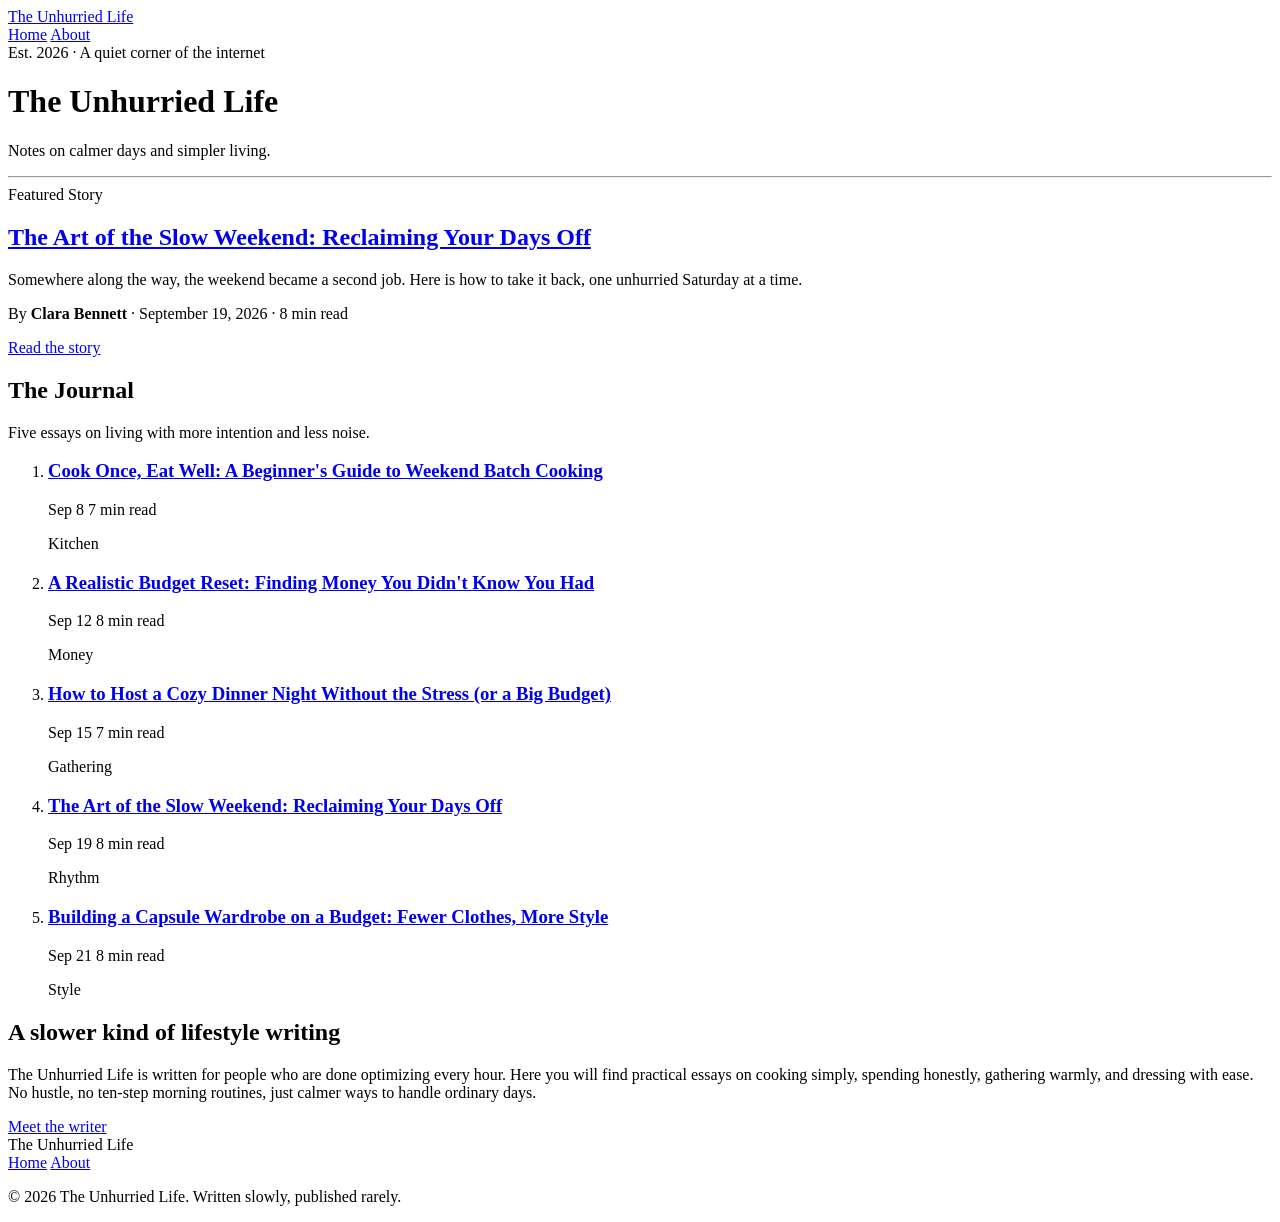
==== index.html @ f16830ab "Publish The Unhurried Life static site" ====
<!DOCTYPE html>
<html lang="en">
<head>
<meta charset="UTF-8">
<meta name="viewport" content="width=device-width, initial-scale=1.0">
<title>The Unhurried Life | Notes on Calmer Days and Simpler Living</title>
<meta name="description" content="The Unhurried Life is a lifestyle journal about intentional everyday living: slow weekends, simple cooking, honest budgeting, and wardrobes that make mornings easy.">
<meta property="og:type" content="website">
<meta property="og:title" content="The Unhurried Life | Notes on Calmer Days and Simpler Living">
<meta property="og:description" content="A lifestyle journal about intentional everyday living: slow weekends, simple cooking, honest budgeting, and calmer routines.">
<meta property="og:url" content="https://unhurried-life.tiiny.site/">
<link rel="stylesheet" href="styles.css">
</head>
<body>

<div class="topbar">
  <div class="topbar-inner">
    <a class="brand-mini" href="index.html">The Unhurried Life</a>
    <nav class="navlinks">
      <a href="index.html">Home</a>
      <a href="about.html">About</a>
    </nav>
  </div>
</div>

<header class="masthead">
  <div class="est">Est. 2026 &middot; A quiet corner of the internet</div>
  <h1>The Unhurried Life</h1>
  <p class="tagline">Notes on calmer days and simpler living.</p>
</header>
<hr class="double-rule">

<main>
  <div class="wrap-wide">

    <section class="featured">
      <div class="kicker">Featured Story</div>
      <h2><a href="posts/the-art-of-the-slow-weekend.html">The Art of the Slow Weekend: Reclaiming Your Days Off</a></h2>
      <p class="excerpt">Somewhere along the way, the weekend became a second job. Here is how to take it back, one unhurried Saturday at a time.</p>
      <p class="byline">By <strong>Clara Bennett</strong> &middot; September 19, 2026 &middot; 8 min read</p>
      <a class="read-more" href="posts/the-art-of-the-slow-weekend.html">Read the story</a>
    </section>

    <section class="index-section">
      <h2 class="index-heading">The Journal</h2>
      <p class="index-sub">Five essays on living with more intention and less noise.</p>
      <ol class="story-list">
        <li>
          <div>
            <h3><a href="posts/weekend-batch-cooking-for-beginners.html">Cook Once, Eat Well: A Beginner's Guide to Weekend Batch Cooking</a></h3>
            <p class="meta"><time datetime="2026-09-08">Sep 8</time> 7 min read</p>
          </div>
          <span class="cat">Kitchen</span>
        </li>
        <li>
          <div>
            <h3><a href="posts/realistic-budget-reset.html">A Realistic Budget Reset: Finding Money You Didn't Know You Had</a></h3>
            <p class="meta"><time datetime="2026-09-12">Sep 12</time> 8 min read</p>
          </div>
          <span class="cat">Money</span>
        </li>
        <li>
          <div>
            <h3><a href="posts/cozy-dinner-night-without-stress.html">How to Host a Cozy Dinner Night Without the Stress (or a Big Budget)</a></h3>
            <p class="meta"><time datetime="2026-09-15">Sep 15</time> 7 min read</p>
          </div>
          <span class="cat">Gathering</span>
        </li>
        <li>
          <div>
            <h3><a href="posts/the-art-of-the-slow-weekend.html">The Art of the Slow Weekend: Reclaiming Your Days Off</a></h3>
            <p class="meta"><time datetime="2026-09-19">Sep 19</time> 8 min read</p>
          </div>
          <span class="cat">Rhythm</span>
        </li>
        <li>
          <div>
            <h3><a href="posts/capsule-wardrobe-on-a-budget.html">Building a Capsule Wardrobe on a Budget: Fewer Clothes, More Style</a></h3>
            <p class="meta"><time datetime="2026-09-21">Sep 21</time> 8 min read</p>
          </div>
          <span class="cat">Style</span>
        </li>
      </ol>
    </section>

    <section class="home-about">
      <h2>A slower kind of lifestyle writing</h2>
      <p>The Unhurried Life is written for people who are done optimizing every hour. Here you will find practical essays on cooking simply, spending honestly, gathering warmly, and dressing with ease. No hustle, no ten-step morning routines, just calmer ways to handle ordinary days.</p>
      <a href="about.html">Meet the writer</a>
    </section>

  </div>
</main>

<footer>
  <div class="f-title">The Unhurried Life</div>
  <nav>
    <a href="index.html">Home</a>
    <a href="about.html">About</a>
  </nav>
  <p class="small">&copy; 2026 The Unhurried Life. Written slowly, published rarely.</p>
</footer>

</body>
</html>
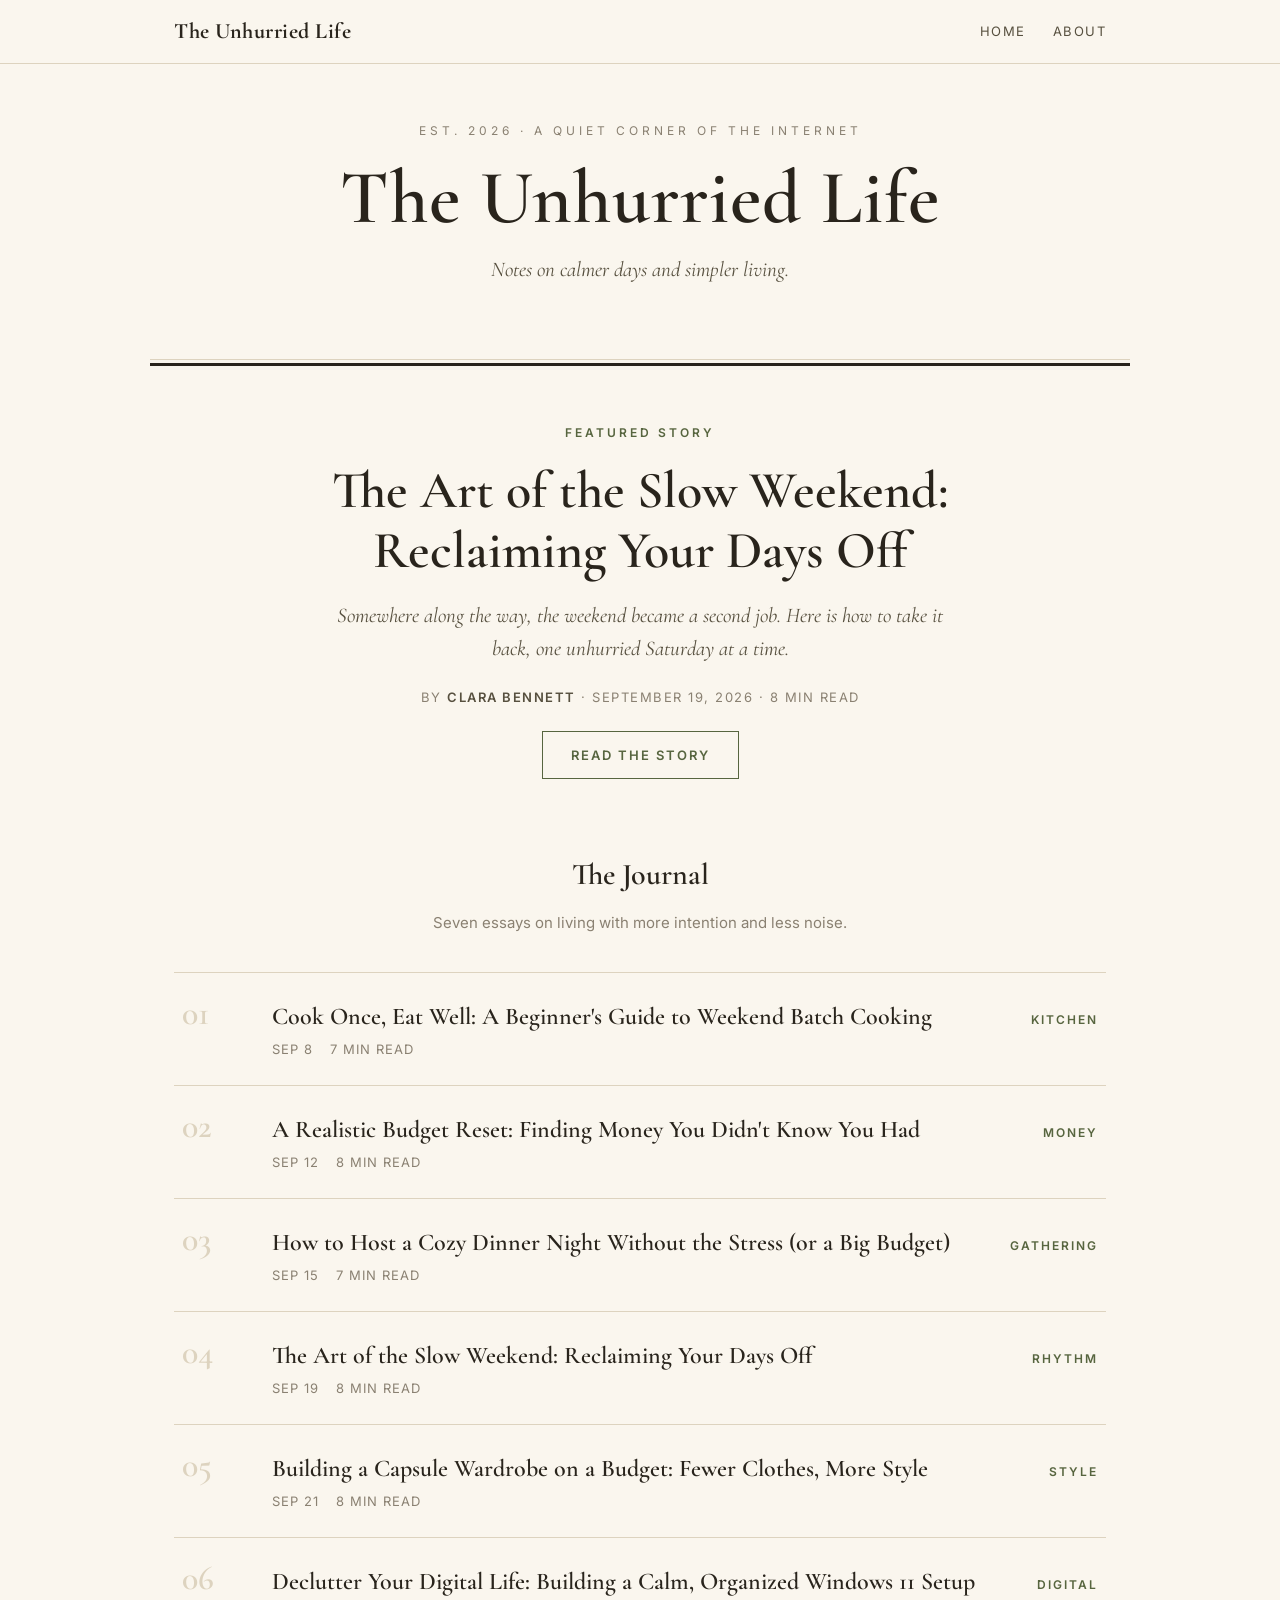
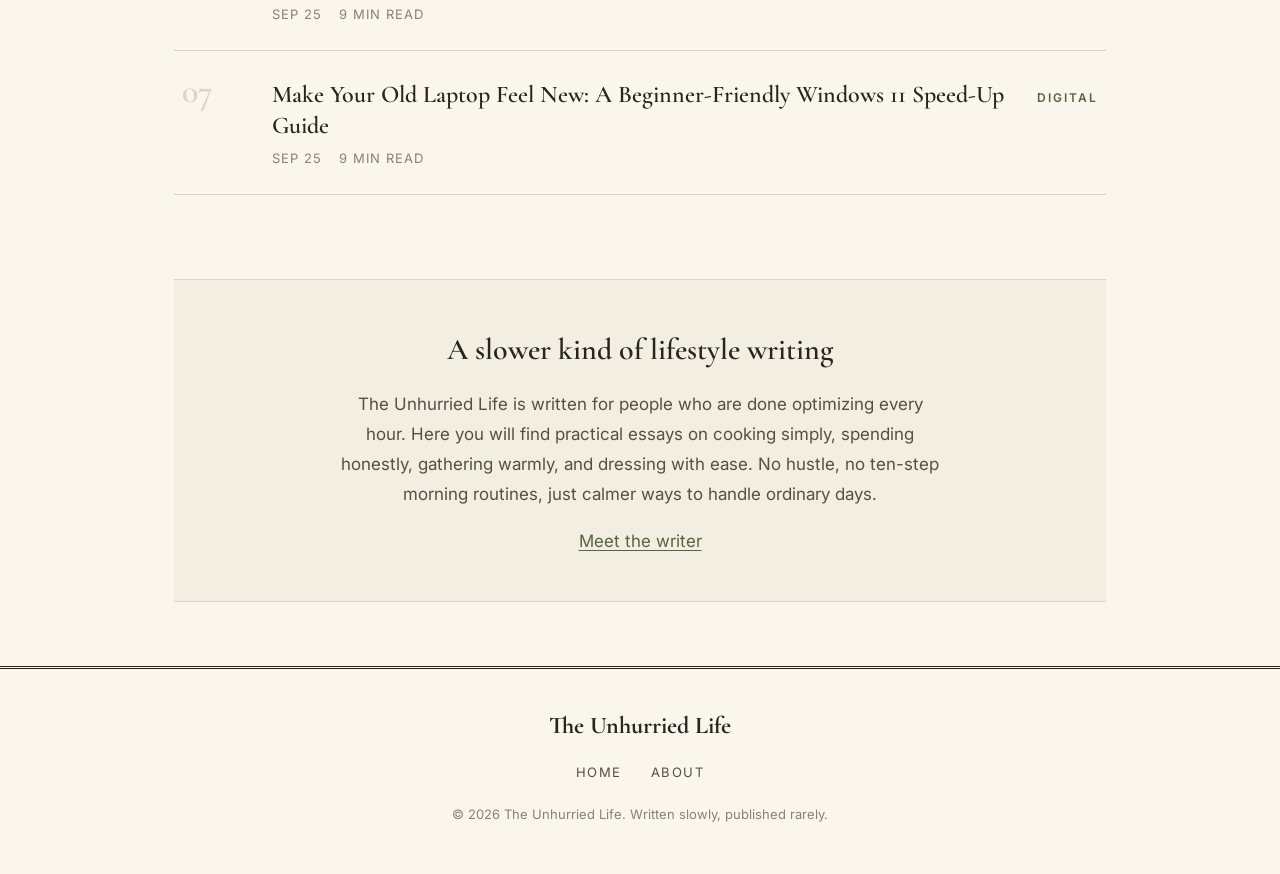
==== commit 056a2de9: "Publish 2 Windows 11 posts: calm organized setup + speed-up guide" ====
--- a/index.html
+++ b/index.html
@@ -43,7 +43,7 @@
 
     <section class="index-section">
       <h2 class="index-heading">The Journal</h2>
-      <p class="index-sub">Five essays on living with more intention and less noise.</p>
+      <p class="index-sub">Seven essays on living with more intention and less noise.</p>
       <ol class="story-list">
         <li>
           <div>
@@ -80,6 +80,20 @@
           </div>
           <span class="cat">Style</span>
         </li>
+        <li>
+          <div>
+            <h3><a href="posts/calm-organized-windows-11-setup.html">Declutter Your Digital Life: Building a Calm, Organized Windows 11 Setup</a></h3>
+            <p class="meta"><time datetime="2026-09-25">Sep 25</time> 9 min read</p>
+          </div>
+          <span class="cat">Digital</span>
+        </li>
+        <li>
+          <div>
+            <h3><a href="posts/windows-11-speed-up-guide-for-beginners.html">Make Your Old Laptop Feel New: A Beginner-Friendly Windows 11 Speed-Up Guide</a></h3>
+            <p class="meta"><time datetime="2026-09-25">Sep 25</time> 9 min read</p>
+          </div>
+          <span class="cat">Digital</span>
+        </li>
       </ol>
     </section>
 
--- a/styles.css
+++ b/styles.css
@@ -0,0 +1,268 @@
+/* The Unhurried Life: editorial magazine theme. No external images, pure CSS. */
+@import url('https://fonts.googleapis.com/css2?family=Cormorant+Garamond:ital,wght@0,400;0,500;0,600;0,700;1,400;1,500&family=Inter:wght@400;500;600&display=swap');
+
+:root {
+  --paper: #faf6ee;
+  --paper-soft: #f3eee2;
+  --ink: #29241c;
+  --ink-soft: #57503f;
+  --faint: #8a8172;
+  --rule: #ddd3bf;
+  --sage: #6f7f5b;
+  --sage-deep: #57653f;
+  --card: #fffdf8;
+}
+
+* { box-sizing: border-box; margin: 0; padding: 0; }
+
+body {
+  font-family: 'Inter', -apple-system, 'Segoe UI', sans-serif;
+  background: var(--paper);
+  color: var(--ink);
+  line-height: 1.75;
+  font-size: 17px;
+}
+
+.wrap { max-width: 760px; margin: 0 auto; padding: 0 24px; }
+.wrap-wide { max-width: 980px; margin: 0 auto; padding: 0 24px; }
+
+a { color: var(--sage-deep); text-decoration: underline; text-decoration-thickness: 1px; text-underline-offset: 3px; }
+a:hover { color: var(--ink); }
+
+::selection { background: #e6e2cf; }
+
+/* Top strip nav */
+.topbar { border-bottom: 1px solid var(--rule); }
+.topbar-inner {
+  max-width: 980px; margin: 0 auto; padding: 12px 24px;
+  display: flex; justify-content: space-between; align-items: center;
+}
+.brand-mini {
+  font-family: 'Cormorant Garamond', Georgia, serif;
+  font-size: 22px; font-weight: 700; letter-spacing: 0.5px;
+  text-decoration: none; color: var(--ink);
+}
+.brand-mini:hover { color: var(--ink); }
+.navlinks a {
+  font-size: 13px; letter-spacing: 1.5px; text-transform: uppercase;
+  text-decoration: none; color: var(--ink-soft); margin-left: 22px;
+}
+.navlinks a:hover { color: var(--sage-deep); }
+
+/* Masthead */
+.masthead { text-align: center; padding: 56px 24px 44px; }
+.masthead .est {
+  font-size: 12px; letter-spacing: 4px; text-transform: uppercase;
+  color: var(--faint); margin-bottom: 18px;
+}
+.masthead h1 {
+  font-family: 'Cormorant Garamond', Georgia, serif;
+  font-size: clamp(44px, 7vw, 76px); font-weight: 600; line-height: 1.05;
+  letter-spacing: 1px; margin-bottom: 14px;
+}
+.masthead .tagline {
+  font-family: 'Cormorant Garamond', Georgia, serif;
+  font-style: italic; font-size: 21px; color: var(--ink-soft);
+}
+.double-rule {
+  border: none; border-top: 1px solid var(--rule);
+  position: relative; margin: 26px auto 0; max-width: 980px;
+}
+.double-rule::after {
+  content: ""; display: block; border-top: 3px solid var(--ink);
+  margin-top: 3px;
+}
+
+/* Kickers */
+.kicker {
+  font-size: 12px; letter-spacing: 3px; text-transform: uppercase;
+  color: var(--sage-deep); font-weight: 600; margin-bottom: 14px;
+}
+.kicker::before { content: ""; display: inline-block; width: 26px; height: 1px; background: var(--sage-deep); vertical-align: middle; margin-right: 10px; }
+
+/* Featured story */
+.featured {
+  padding: 56px 0 10px; text-align: center;
+}
+.featured .kicker::before { display: none; }
+.featured .kicker { margin-bottom: 18px; }
+.featured h2 {
+  font-family: 'Cormorant Garamond', Georgia, serif;
+  font-size: clamp(34px, 5vw, 52px); font-weight: 600; line-height: 1.15;
+  margin: 0 auto 18px; max-width: 800px;
+}
+.featured h2 a { color: var(--ink); text-decoration: none; }
+.featured h2 a:hover { color: var(--sage-deep); }
+.featured .excerpt {
+  font-family: 'Cormorant Garamond', Georgia, serif;
+  font-size: 21px; font-style: italic; color: var(--ink-soft);
+  max-width: 640px; margin: 0 auto 20px; line-height: 1.6;
+}
+.byline {
+  font-size: 13px; letter-spacing: 1.5px; text-transform: uppercase;
+  color: var(--faint);
+}
+.byline strong { color: var(--ink-soft); font-weight: 600; }
+.read-more {
+  display: inline-block; margin-top: 22px; font-size: 13px;
+  letter-spacing: 2px; text-transform: uppercase; font-weight: 600;
+  text-decoration: none; color: var(--sage-deep);
+  border: 1px solid var(--sage-deep); padding: 12px 28px;
+}
+.read-more:hover { background: var(--sage-deep); color: var(--paper); }
+
+/* Numbered article index */
+.index-section { padding: 60px 0 20px; }
+.index-heading {
+  font-family: 'Cormorant Garamond', Georgia, serif;
+  font-size: 30px; font-weight: 600; text-align: center; margin-bottom: 8px;
+}
+.index-sub { text-align: center; color: var(--faint); font-size: 15px; margin-bottom: 36px; }
+.story-list { list-style: none; counter-reset: story; }
+.story-list li {
+  counter-increment: story;
+  display: grid; grid-template-columns: 70px 1fr auto; gap: 20px; align-items: baseline;
+  padding: 24px 8px; border-top: 1px solid var(--rule);
+}
+.story-list li:last-child { border-bottom: 1px solid var(--rule); }
+.story-list li::before {
+  content: counter(story, decimal-leading-zero);
+  font-family: 'Cormorant Garamond', Georgia, serif;
+  font-size: 34px; color: var(--rule); font-weight: 600; line-height: 1;
+}
+.story-list h3 {
+  font-family: 'Cormorant Garamond', Georgia, serif;
+  font-size: 24px; font-weight: 600; line-height: 1.3; margin-bottom: 6px;
+}
+.story-list h3 a { color: var(--ink); text-decoration: none; }
+.story-list h3 a:hover { color: var(--sage-deep); }
+.story-list .meta { font-size: 13px; color: var(--faint); letter-spacing: 1px; text-transform: uppercase; }
+.story-list .meta time { margin-right: 12px; }
+.story-list .cat { font-size: 12px; letter-spacing: 2px; text-transform: uppercase; color: var(--sage-deep); font-weight: 600; white-space: nowrap; }
+
+/* About blurb on homepage */
+.home-about {
+  margin: 64px 0; background: var(--paper-soft);
+  border-top: 1px solid var(--rule); border-bottom: 1px solid var(--rule);
+  padding: 44px 24px; text-align: center;
+}
+.home-about h2 {
+  font-family: 'Cormorant Garamond', Georgia, serif;
+  font-size: 30px; font-weight: 600; margin-bottom: 14px;
+}
+.home-about p { max-width: 600px; margin: 0 auto 18px; color: var(--ink-soft); }
+
+/* Footer */
+footer { margin-top: 40px; border-top: 3px double var(--ink); padding: 36px 24px 48px; text-align: center; }
+footer .f-title {
+  font-family: 'Cormorant Garamond', Georgia, serif;
+  font-size: 24px; font-weight: 700; margin-bottom: 10px;
+}
+footer nav a {
+  font-size: 13px; letter-spacing: 1.5px; text-transform: uppercase;
+  text-decoration: none; color: var(--ink-soft); margin: 0 12px;
+}
+footer nav a:hover { color: var(--sage-deep); }
+footer p.small { font-size: 13px; color: var(--faint); margin-top: 16px; }
+
+/* Article pages */
+.article-head { text-align: center; padding: 60px 24px 30px; }
+.article-head h1 {
+  font-family: 'Cormorant Garamond', Georgia, serif;
+  font-size: clamp(34px, 5vw, 54px); font-weight: 600; line-height: 1.15;
+  max-width: 820px; margin: 0 auto 20px;
+}
+.article-head .standfirst {
+  font-family: 'Cormorant Garamond', Georgia, serif;
+  font-size: 21px; font-style: italic; color: var(--ink-soft);
+  max-width: 640px; margin: 0 auto 22px; line-height: 1.6;
+}
+.prose { padding: 10px 0 30px; font-size: 18px; }
+.prose p { margin-bottom: 26px; color: #3a342a; }
+.prose p.lead::first-letter {
+  font-family: 'Cormorant Garamond', Georgia, serif;
+  font-size: 72px; font-weight: 600; line-height: 0.85;
+  float: left; padding: 8px 12px 0 0; color: var(--sage-deep);
+}
+.prose h2 {
+  font-family: 'Cormorant Garamond', Georgia, serif;
+  font-size: 31px; font-weight: 600; line-height: 1.25;
+  margin: 48px 0 18px; color: var(--ink);
+}
+.prose h3 {
+  font-family: 'Cormorant Garamond', Georgia, serif;
+  font-size: 24px; font-weight: 600; margin: 36px 0 14px;
+}
+.prose ul, .prose ol { margin: 0 0 26px 24px; color: #3a342a; }
+.prose li { margin-bottom: 10px; }
+.prose li::marker { color: var(--sage-deep); }
+.prose strong { color: var(--ink); }
+
+.pullquote {
+  margin: 40px 0; padding: 8px 0 8px 28px;
+  border-left: 3px solid var(--sage);
+  font-family: 'Cormorant Garamond', Georgia, serif;
+  font-size: 26px; font-style: italic; line-height: 1.45; color: var(--sage-deep);
+}
+.note-box {
+  background: var(--card); border: 1px solid var(--rule);
+  border-top: 3px solid var(--sage);
+  padding: 26px 30px; margin: 36px 0;
+}
+.note-box h4 {
+  font-size: 12px; letter-spacing: 3px; text-transform: uppercase;
+  color: var(--sage-deep); margin-bottom: 12px; font-weight: 600;
+}
+.note-box p:last-child, .note-box ul:last-child { margin-bottom: 0; }
+
+.keep-reading {
+  margin: 56px 0 20px; background: var(--ink); color: var(--paper);
+  padding: 40px 36px;
+}
+.keep-reading h2 {
+  font-family: 'Cormorant Garamond', Georgia, serif;
+  font-size: 28px; font-weight: 600; margin-bottom: 6px;
+}
+.keep-reading .kr-sub { color: #cfc6b2; font-size: 15px; margin-bottom: 22px; }
+.keep-reading ul { list-style: none; margin: 0; }
+.keep-reading li { padding: 14px 0; border-top: 1px solid #4a4436; }
+.keep-reading li:last-child { border-bottom: 1px solid #4a4436; }
+.keep-reading a { color: var(--paper); text-decoration: none; font-family: 'Cormorant Garamond', Georgia, serif; font-size: 20px; font-weight: 500; }
+.keep-reading a:hover { color: #dfe3cf; text-decoration: underline; }
+.keep-reading .kr-cat { display: block; font-family: 'Inter', sans-serif; font-size: 11px; letter-spacing: 2.5px; text-transform: uppercase; color: #a8ad93; margin-bottom: 4px; }
+
+.article-foot { text-align: center; padding: 30px 0 60px; color: var(--faint); font-size: 14px; }
+.article-foot a { color: var(--ink-soft); }
+
+/* About page */
+.about-head { text-align: center; padding: 60px 24px 20px; }
+.about-head h1 {
+  font-family: 'Cormorant Garamond', Georgia, serif;
+  font-size: clamp(36px, 5vw, 54px); font-weight: 600;
+}
+.author-card {
+  max-width: 640px; margin: 36px auto 60px; background: var(--card);
+  border: 1px solid var(--rule); padding: 44px 40px; text-align: center;
+}
+.author-card .initials {
+  width: 84px; height: 84px; border-radius: 50%;
+  background: var(--sage); color: var(--paper);
+  font-family: 'Cormorant Garamond', Georgia, serif; font-size: 34px; font-weight: 600;
+  display: flex; align-items: center; justify-content: center; margin: 0 auto 20px;
+}
+.author-card h2 {
+  font-family: 'Cormorant Garamond', Georgia, serif;
+  font-size: 30px; font-weight: 600; margin-bottom: 6px;
+}
+.author-card .role { font-size: 12px; letter-spacing: 3px; text-transform: uppercase; color: var(--sage-deep); font-weight: 600; margin-bottom: 20px; }
+.author-card p { color: var(--ink-soft); margin-bottom: 18px; text-align: left; }
+.author-card p:last-child { margin-bottom: 0; }
+
+@media (max-width: 640px) {
+  .story-list li { grid-template-columns: 46px 1fr; }
+  .story-list .cat { display: none; }
+  .story-list li::before { font-size: 26px; }
+  .prose { font-size: 17px; }
+  .pullquote { font-size: 22px; }
+  .keep-reading { padding: 30px 24px; }
+}
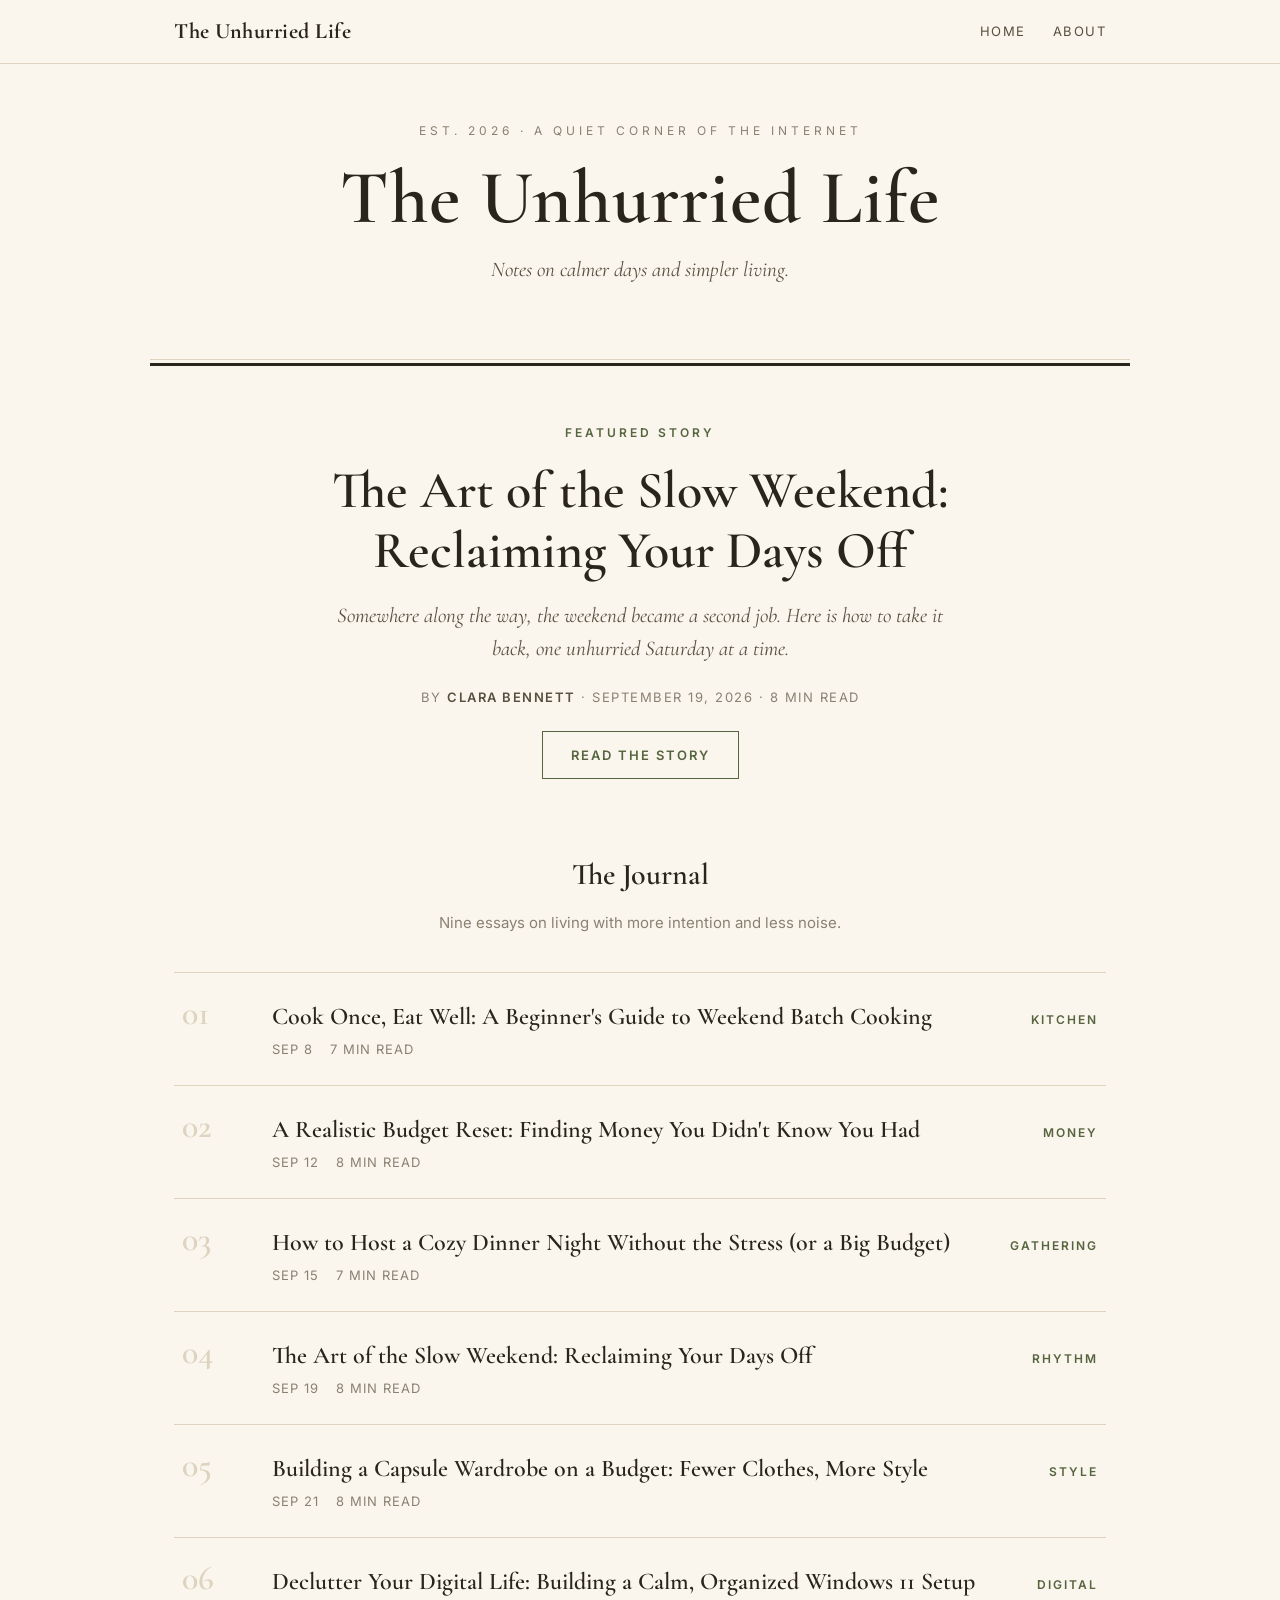
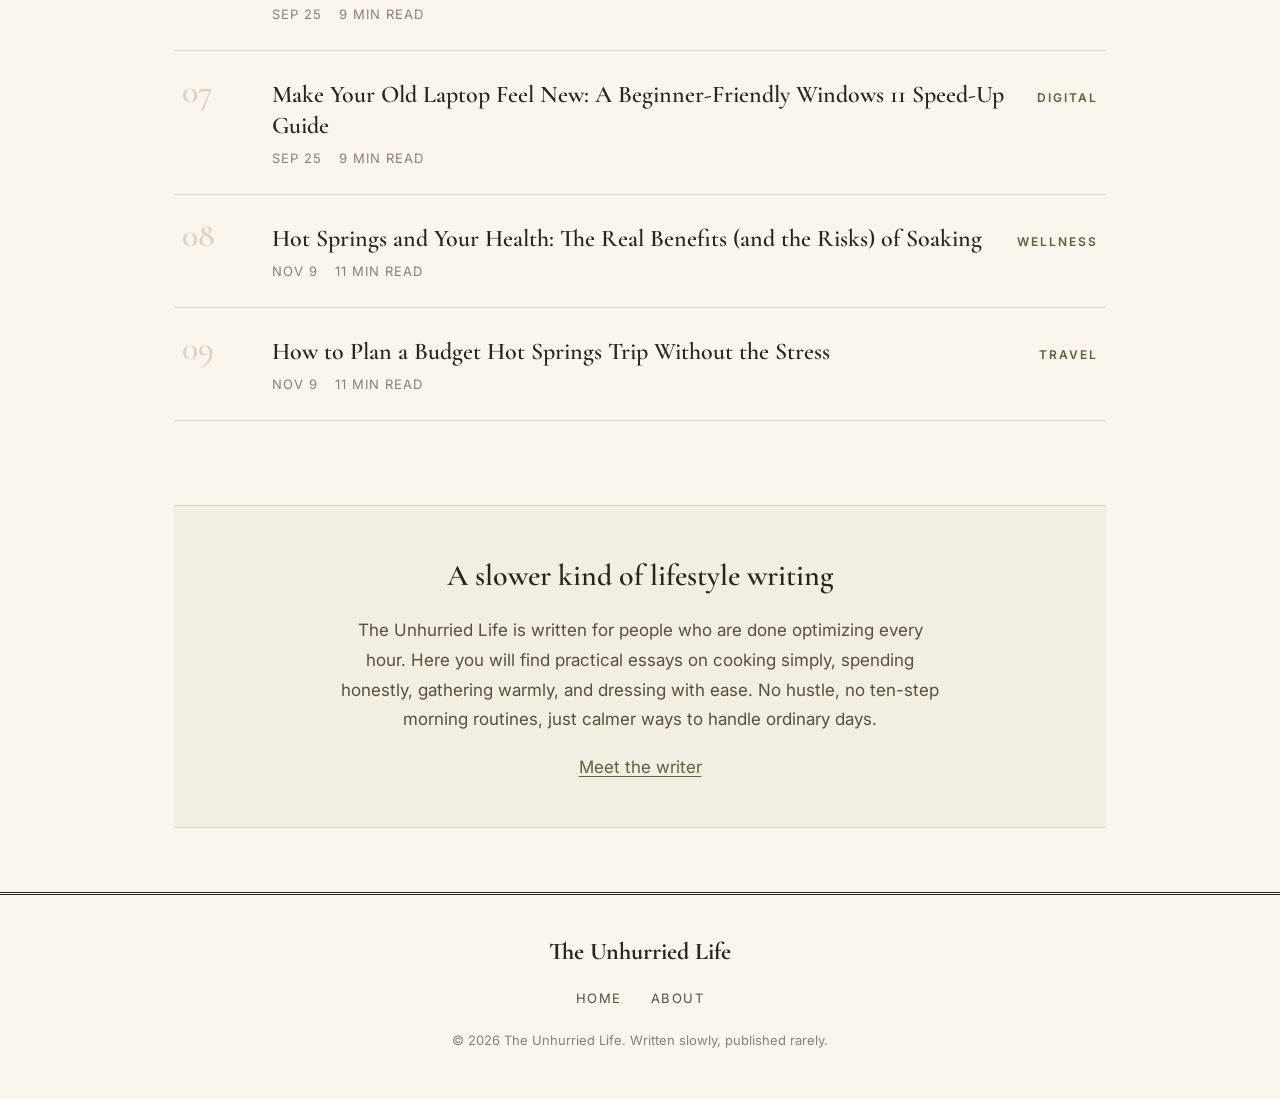
==== commit 9bac6f30: "Publish 2 hot springs posts (health benefits + budget trip planning)" ====
--- a/index.html
+++ b/index.html
@@ -8,7 +8,7 @@
 <meta property="og:type" content="website">
 <meta property="og:title" content="The Unhurried Life | Notes on Calmer Days and Simpler Living">
 <meta property="og:description" content="A lifestyle journal about intentional everyday living: slow weekends, simple cooking, honest budgeting, and calmer routines.">
-<meta property="og:url" content="https://unhurried-life.tiiny.site/">
+<meta property="og:url" content="https://the-unhurried-life.tiiny.site/">
 <link rel="stylesheet" href="styles.css">
 </head>
 <body>
@@ -43,7 +43,7 @@
 
     <section class="index-section">
       <h2 class="index-heading">The Journal</h2>
-      <p class="index-sub">Seven essays on living with more intention and less noise.</p>
+      <p class="index-sub">Nine essays on living with more intention and less noise.</p>
       <ol class="story-list">
         <li>
           <div>
@@ -94,6 +94,20 @@
           </div>
           <span class="cat">Digital</span>
         </li>
+        <li>
+          <div>
+            <h3><a href="posts/hot-springs-health-benefits-and-risks.html">Hot Springs and Your Health: The Real Benefits (and the Risks) of Soaking</a></h3>
+            <p class="meta"><time datetime="2026-11-09">Nov 9</time> 11 min read</p>
+          </div>
+          <span class="cat">Wellness</span>
+        </li>
+        <li>
+          <div>
+            <h3><a href="posts/plan-a-budget-hot-springs-trip.html">How to Plan a Budget Hot Springs Trip Without the Stress</a></h3>
+            <p class="meta"><time datetime="2026-11-09">Nov 9</time> 11 min read</p>
+          </div>
+          <span class="cat">Travel</span>
+        </li>
       </ol>
     </section>
 
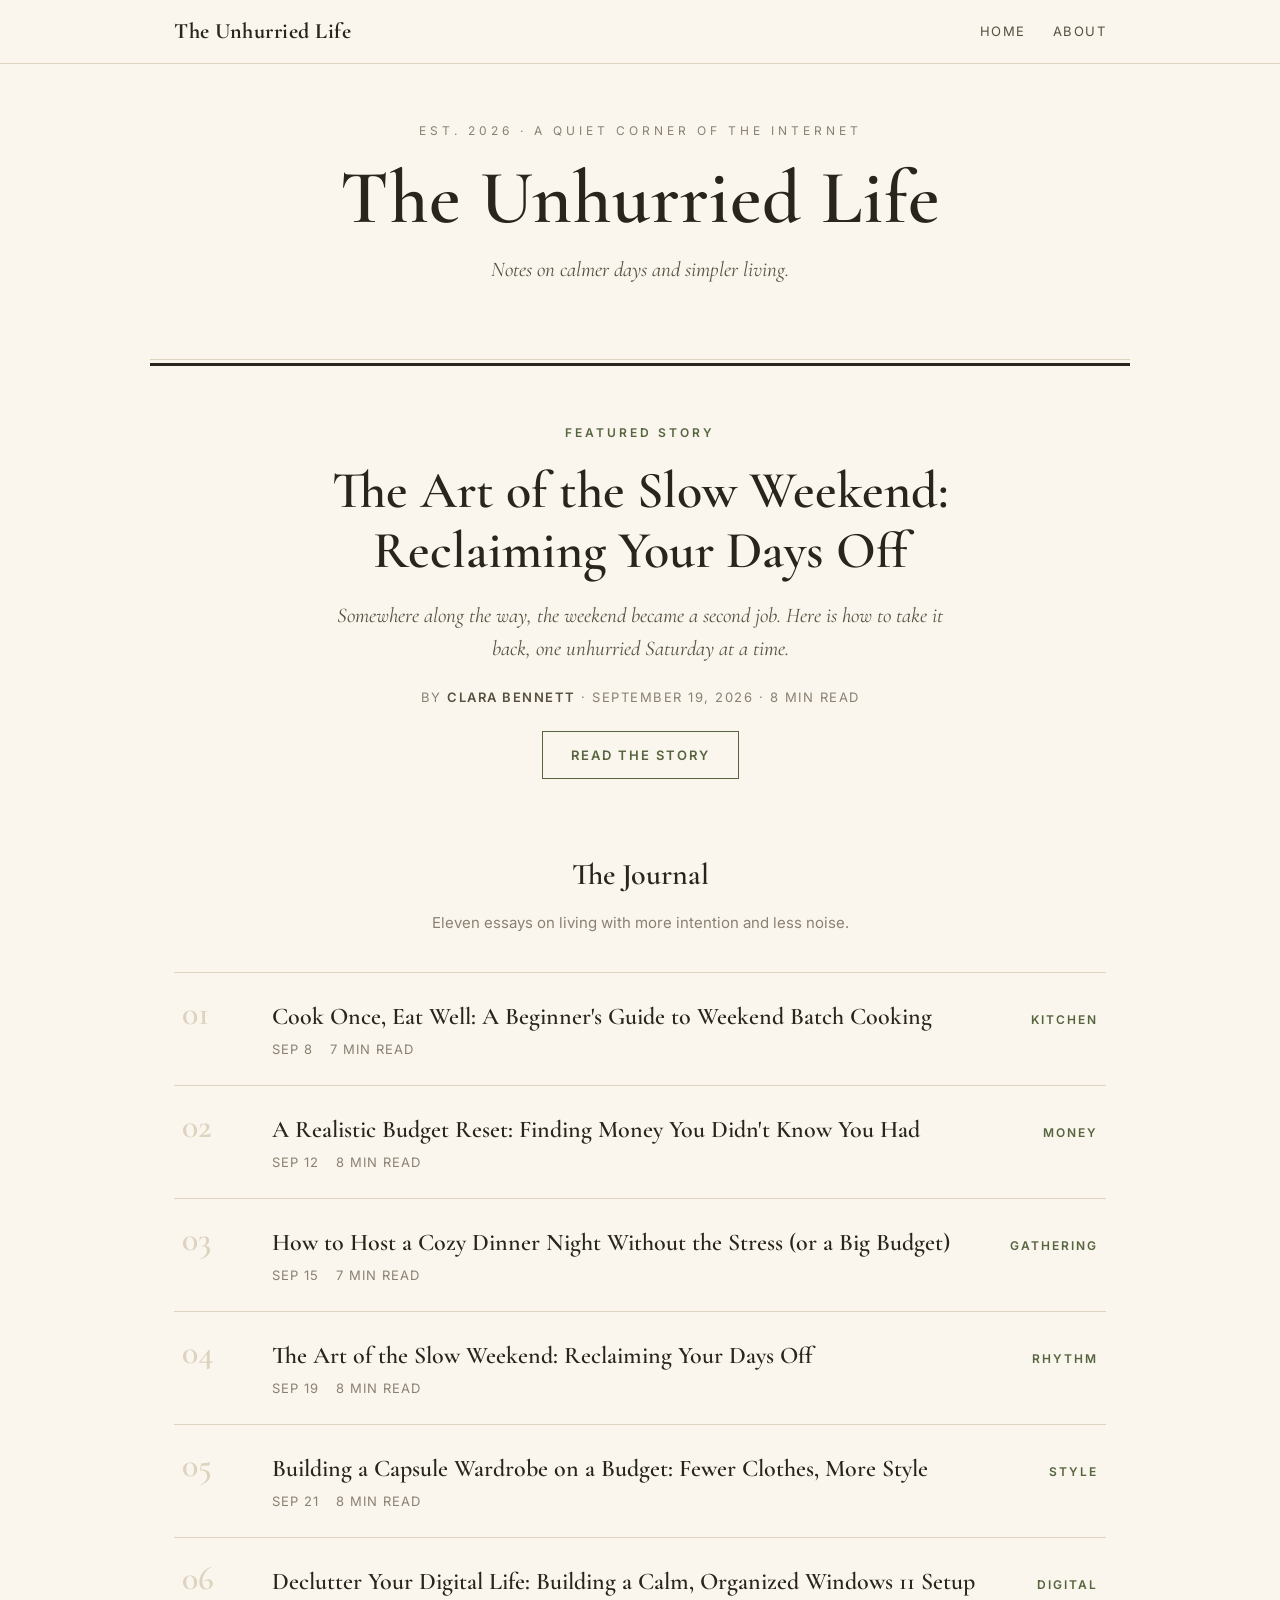
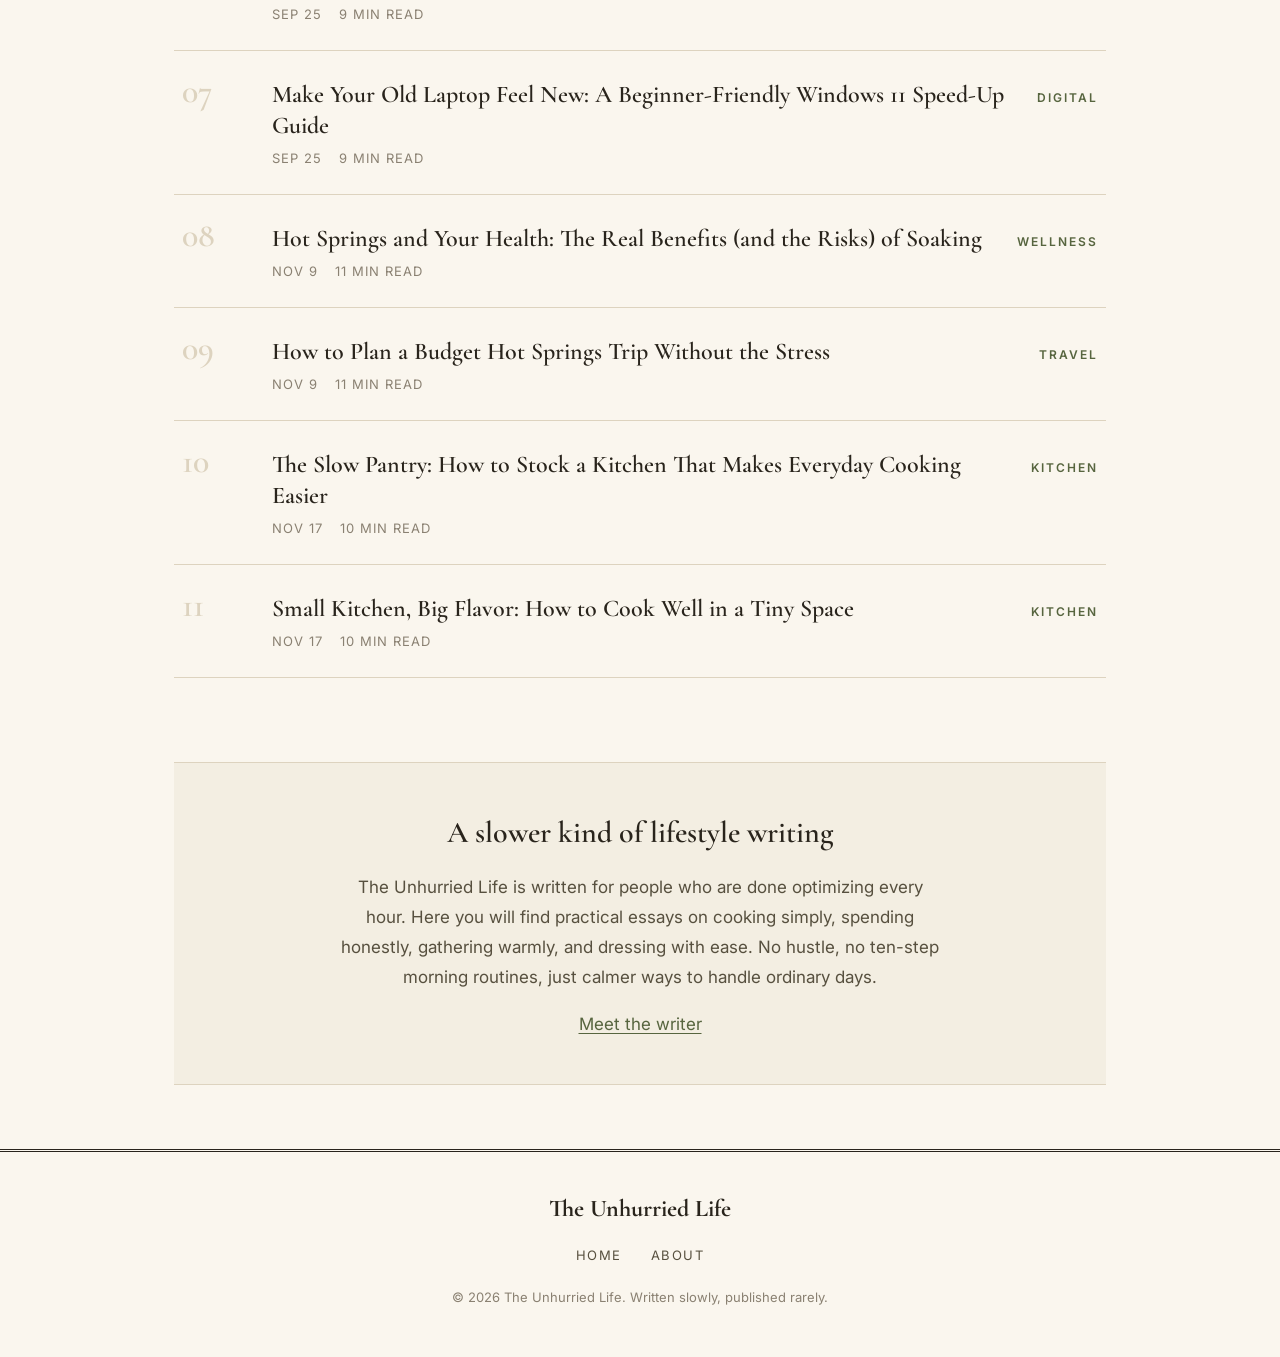
==== commit 7c2969c6: "Publish 2 Home & Kitchen posts (slow pantry + small kitchen flavor)" ====
--- a/index.html
+++ b/index.html
@@ -43,7 +43,7 @@
 
     <section class="index-section">
       <h2 class="index-heading">The Journal</h2>
-      <p class="index-sub">Nine essays on living with more intention and less noise.</p>
+      <p class="index-sub">Eleven essays on living with more intention and less noise.</p>
       <ol class="story-list">
         <li>
           <div>
@@ -108,6 +108,20 @@
           </div>
           <span class="cat">Travel</span>
         </li>
+        <li>
+          <div>
+            <h3><a href="posts/slow-pantry-stocking-guide.html">The Slow Pantry: How to Stock a Kitchen That Makes Everyday Cooking Easier</a></h3>
+            <p class="meta"><time datetime="2026-11-17">Nov 17</time> 10 min read</p>
+          </div>
+          <span class="cat">Kitchen</span>
+        </li>
+        <li>
+          <div>
+            <h3><a href="posts/small-kitchen-big-flavor.html">Small Kitchen, Big Flavor: How to Cook Well in a Tiny Space</a></h3>
+            <p class="meta"><time datetime="2026-11-17">Nov 17</time> 10 min read</p>
+          </div>
+          <span class="cat">Kitchen</span>
+        </li>
       </ol>
     </section>
 
